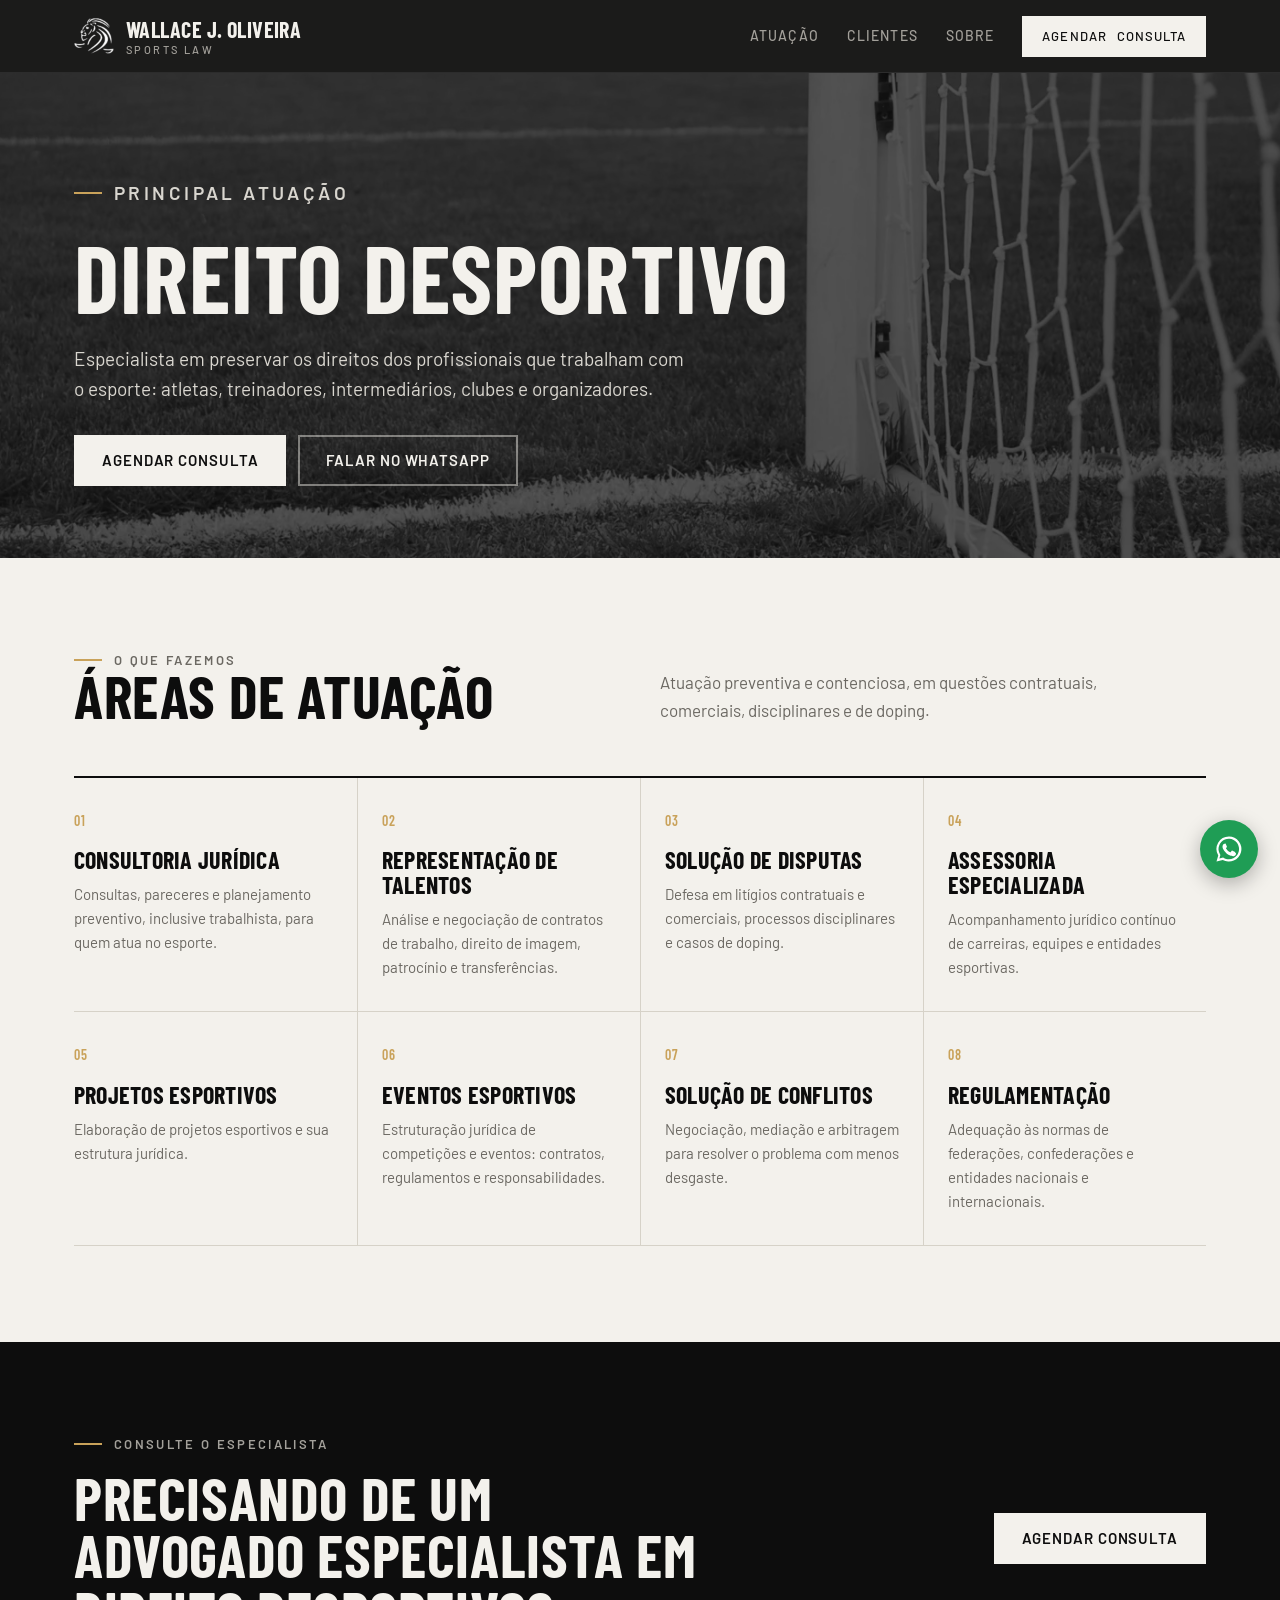
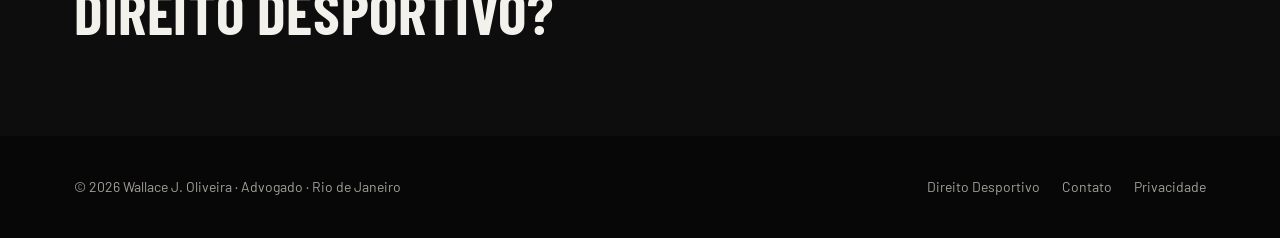
==== public/direito-desportivo/index.html @ f83a48ce "Configuração para deploy automático no Cloudflare a partir do GitHub Co-Authored-By: Claude Opus 5.5" ====
<!doctype html>
<html lang="pt-BR">
<head>
<meta charset="utf-8">
<meta name="viewport" content="width=device-width, initial-scale=1">
<title>Direito Desportivo | Wallace J. Oliveira, advogado</title>
<meta name="description" content="Consultoria, contratos, representação de atletas, disputas, doping e eventos esportivos. Fale com o advogado Wallace J. Oliveira.">
<link rel="canonical" href="https://wjoliveira.com.br/direito-desportivo/">
<meta property="og:title" content="Wallace J. Oliveira | Direito Desportivo">
<meta property="og:description" content="Advogado e consultor em Direito Desportivo para atletas, clubes e projetos esportivos.">
<meta property="og:image" content="https://wjoliveira.com.br/img/wallace.webp">
<meta property="og:type" content="website">
<link rel="icon" href="../favicon.png">
<link rel="apple-touch-icon" href="../apple-touch-icon.png">
<link rel="preconnect" href="https://fonts.googleapis.com">
<link rel="preconnect" href="https://fonts.gstatic.com" crossorigin>
<link href="https://fonts.googleapis.com/css2?family=Barlow+Condensed:wght@600;700&family=Barlow:wght@400;500;600&display=swap" rel="stylesheet">
<link rel="stylesheet" href="../style.css">
<header class="site-header">
  <div class="wrap">
    <a class="brand" href="../">
      <img src="../img/logo-branco.png" alt="" width="40" height="40">
      <div><strong>Wallace J. Oliveira</strong><span>Sports Law</span></div>
    </a>
    <nav class="nav" aria-label="Principal">
      <a href="../#atuacao">Atuação</a>
      <a href="../#clientes">Clientes</a>
      <a href="../#sobre">Sobre</a>
      <a class="btn btn-solid" href="../#agendar">Agendar<span class="hide-sm"> consulta</span></a>
    </nav>
  </div>
</header>
<main>
<section class="page-hero" style="padding:0">
  <div class="bg" style="background-image:url(../img/gol.webp)" aria-hidden="true"></div>
  <div class="wrap">
    <p class="eyebrow">Principal atuação</p>
    <h1>Direito Desportivo</h1>
    <p>Especialista em preservar os direitos dos profissionais que trabalham com o esporte: atletas, treinadores, intermediários, clubes e organizadores.</p>
    <div class="hero-ctas"><a class="btn btn-solid" href="../#agendar">Agendar consulta</a>
    <a class="btn btn-ghost" href="https://wa.me/5521988387088?text=Ol%C3%A1%2C%20preciso%20de%20um%20advogado%20de%20Direito%20Desportivo" target="_blank" rel="noopener">Falar no WhatsApp</a></div>
  </div>
</section>

<section>
  <div class="wrap">
    <div class="section-head">
      <div><p class="eyebrow">O que fazemos</p><h2>Áreas de atuação</h2></div>
      <p>Atuação preventiva e contenciosa, em questões contratuais, comerciais, disciplinares e de doping.</p>
    </div>
    <div class="services">
      <article class="service"><span class="num">01</span><h3>Consultoria jurídica</h3><p>Consultas, pareceres e planejamento preventivo, inclusive trabalhista, para quem atua no esporte.</p></article>
      <article class="service"><span class="num">02</span><h3>Representação de talentos</h3><p>Análise e negociação de contratos de trabalho, direito de imagem, patrocínio e transferências.</p></article>
      <article class="service"><span class="num">03</span><h3>Solução de disputas</h3><p>Defesa em litígios contratuais e comerciais, processos disciplinares e casos de doping.</p></article>
      <article class="service"><span class="num">04</span><h3>Assessoria especializada</h3><p>Acompanhamento jurídico contínuo de carreiras, equipes e entidades esportivas.</p></article>
      <article class="service"><span class="num">05</span><h3>Projetos esportivos</h3><p>Elaboração de projetos esportivos e sua estrutura jurídica.</p></article>
      <article class="service"><span class="num">06</span><h3>Eventos esportivos</h3><p>Estruturação jurídica de competições e eventos: contratos, regulamentos e responsabilidades.</p></article>
      <article class="service"><span class="num">07</span><h3>Solução de conflitos</h3><p>Negociação, mediação e arbitragem para resolver o problema com menos desgaste.</p></article>
      <article class="service"><span class="num">08</span><h3>Regulamentação</h3><p>Adequação às normas de federações, confederações e entidades nacionais e internacionais.</p></article>
    </div>
  </div>
</section>

<section class="dark">
  <div class="wrap" style="display:flex;flex-wrap:wrap;gap:28px;justify-content:space-between;align-items:center">
    <div style="max-width:640px">
      <p class="eyebrow">Consulte o especialista</p>
      <h2>Precisando de um advogado especialista em Direito Desportivo?</h2>
    </div>
    <div class="hero-ctas"><a class="btn btn-solid" href="../#agendar">Agendar consulta</a></div>
  </div>
</section>
</main>

<footer class="site-footer">
  <div class="wrap">
    <span>© <span data-year>2026</span> Wallace J. Oliveira · Advogado · Rio de Janeiro</span>
    <nav aria-label="Rodapé">
      <a href="../direito-desportivo/">Direito Desportivo</a>
      <a href="../#agendar">Contato</a>
      <a href="../privacidade/">Privacidade</a>
    </nav>
  </div>
</footer>

<a class="wa-float" href="https://wa.me/5521988387088" target="_blank" rel="noopener" aria-label="Falar no WhatsApp">
  <svg viewBox="0 0 24 24" fill="currentColor" aria-hidden="true"><path d="M12 2a10 10 0 0 0-8.6 15.1L2 22l5-1.3A10 10 0 1 0 12 2Zm0 18.2c-1.6 0-3.1-.4-4.4-1.2l-.3-.2-3 .8.8-2.9-.2-.3A8.2 8.2 0 1 1 12 20.2Zm4.5-6.1c-.2-.1-1.5-.7-1.7-.8-.2-.1-.4-.1-.6.1l-.8 1c-.1.2-.3.2-.5.1a6.7 6.7 0 0 1-3.3-2.9c-.3-.4.2-.4.7-1.3.1-.2 0-.3 0-.4l-.8-1.8c-.2-.5-.4-.4-.6-.4h-.5a1 1 0 0 0-.7.3 3 3 0 0 0-.9 2.2c0 1.3 1 2.6 1.1 2.8.1.2 1.9 2.9 4.6 4 1.7.7 2.4.8 3.2.7.5-.1 1.5-.6 1.7-1.2.2-.6.2-1.1.2-1.2-.1-.1-.3-.2-.5-.3Z"/></svg>
</a>
<nav class="mobile-bar" aria-label="Ações rápidas">
  <a href="../#agendar">Agendar</a>
  <a class="wa" href="https://wa.me/5521988387088" target="_blank" rel="noopener">WhatsApp</a>
</nav>

<script src="../main.js"></script>
</body>
</html>
---- public/style.css ----
:root{
  --ink:#0d0d0d;
  --ink-2:#1a1a1a;
  --paper:#f3f1ec;
  --paper-2:#e7e4dc;
  --muted:#6b6862;
  --muted-on-dark:#a3a09a;
  --line:#d6d2c8;
  --line-dark:#2c2c2c;
  --accent:#c9a25a;
  --wa:#1f9d55;
  --display:"Barlow Condensed","Arial Narrow",sans-serif;
  --body:"Barlow",system-ui,sans-serif;
  --wrap:1180px;
}
*{box-sizing:border-box}
html{scroll-behavior:smooth;-webkit-text-size-adjust:100%}
body{margin:0;background:var(--paper);color:var(--ink);font:400 17px/1.6 var(--body)}
img{max-width:100%;display:block}
a{color:inherit}
.wrap{max-width:var(--wrap);margin:0 auto;padding:0 24px}
@media (max-width:600px){.wrap{padding:0 16px}}

h1,h2,h3{font-family:var(--display);font-weight:700;text-transform:uppercase;letter-spacing:.01em;line-height:.95;margin:0}
h1{font-size:clamp(46px,7.4vw,96px)}
h2{font-size:clamp(36px,5vw,60px)}
h3{font-size:24px;line-height:1.05}
.eyebrow{font:600 13px/1 var(--body);letter-spacing:.18em;text-transform:uppercase;color:var(--muted);margin:0 0 18px;display:flex;align-items:center;gap:12px}
.eyebrow::before{content:"";width:28px;height:2px;background:var(--accent)}
.dark .eyebrow{color:var(--muted-on-dark)}

/* buttons */
.btn{display:inline-flex;align-items:center;justify-content:center;gap:10px;padding:16px 26px;font:600 15px/1 var(--body);letter-spacing:.06em;text-transform:uppercase;text-decoration:none;border:2px solid currentColor;cursor:pointer;transition:background .15s,color .15s,border-color .15s;background:none}
.btn-solid{background:var(--paper);color:var(--ink);border-color:var(--paper)}
.btn-solid:hover{background:var(--accent);border-color:var(--accent)}
.btn-dark{background:var(--ink);color:var(--paper);border-color:var(--ink)}
.btn-dark:hover{background:var(--accent);border-color:var(--accent);color:var(--ink)}
.btn-ghost{color:var(--paper);border-color:rgba(243,241,236,.45)}
.btn-ghost:hover{border-color:var(--paper)}
.btn-wa{background:var(--wa);border-color:var(--wa);color:#fff}
.btn-wa:hover{background:#178246;border-color:#178246}
.btn svg{width:18px;height:18px;flex:none}

/* header */
.site-header{position:sticky;top:0;z-index:50;background:rgba(13,13,13,.94);backdrop-filter:blur(8px);color:var(--paper);border-bottom:1px solid var(--line-dark)}
.site-header .wrap{display:flex;align-items:center;justify-content:space-between;height:72px;gap:20px}
.brand{display:flex;align-items:center;gap:12px;text-decoration:none}
.brand img{width:40px;height:auto}
.brand strong{display:block;font:700 22px/1 var(--display);text-transform:uppercase;letter-spacing:.02em}
.brand span{display:block;font:500 11px/1 var(--body);letter-spacing:.22em;text-transform:uppercase;color:var(--muted-on-dark);margin-top:4px}
.nav{display:flex;align-items:center;gap:28px}
.nav a{font:500 14px/1 var(--body);letter-spacing:.08em;text-transform:uppercase;text-decoration:none;color:var(--muted-on-dark)}
.nav a:hover{color:var(--paper)}
.nav .btn{padding:12px 18px;font-size:13px;color:var(--ink)}
@media (max-width:900px){.nav a:not(.btn){display:none}}
@media (max-width:420px){.brand span{display:none}.nav .btn{padding:11px 14px;font-size:12px}}

/* hero */
.hero{position:relative;background:var(--ink);color:var(--paper);overflow:hidden}
.hero-bg{position:absolute;inset:0;background:url(img/hero-campo.webp) center/cover no-repeat;opacity:.32;filter:grayscale(1)}
.hero::after{content:"";position:absolute;inset:0;background:linear-gradient(90deg,rgba(13,13,13,.95) 30%,rgba(13,13,13,.4))}
.hero .wrap{position:relative;z-index:1;padding-top:96px;padding-bottom:88px;display:grid;grid-template-columns:1.25fr .75fr;gap:56px;align-items:end}
.hero h1 em{font-style:normal;color:var(--accent)}
.hero-lead{font-size:19px;max-width:560px;color:#d9d6cf;margin:26px 0 34px}
.hero-ctas{display:flex;flex-wrap:wrap;gap:12px}
.hero-card{border-left:2px solid var(--accent);padding:4px 0 4px 22px;font-size:15px;color:#cfcbc3}
.hero-card dl{margin:0;display:grid;gap:16px}
.hero-card dt{font:700 30px/1 var(--display);color:var(--paper);text-transform:uppercase}
.hero-card dd{margin:4px 0 0}
@media (max-width:900px){.hero .wrap{grid-template-columns:1fr;padding-top:64px;padding-bottom:56px;gap:40px}}
@media (max-width:600px){.hero-ctas .btn{flex:1 1 100%}}

/* client strip */
.strip{background:var(--ink-2);color:var(--muted-on-dark);border-top:1px solid var(--line-dark)}
.strip .wrap{display:flex;gap:14px 34px;flex-wrap:wrap;align-items:center;padding-top:22px;padding-bottom:22px;font:600 15px/1.2 var(--display);letter-spacing:.1em;text-transform:uppercase}
.strip b{color:var(--paper);font-weight:600}

section{padding:96px 0}
@media (max-width:600px){section{padding:64px 0}}
.section-head{display:grid;grid-template-columns:1fr 1fr;gap:40px;align-items:end;margin-bottom:52px}
.section-head p{margin:0;color:var(--muted);max-width:480px}
@media (max-width:800px){.section-head{grid-template-columns:1fr;gap:18px}}

/* services */
.services{display:grid;grid-template-columns:repeat(4,1fr);border-top:2px solid var(--ink)}
.service{padding:28px 24px 32px 0;border-bottom:1px solid var(--line)}
.service + .service{padding-left:24px;border-left:1px solid var(--line)}
.service:nth-child(4n+1){padding-left:0;border-left:0}
.service .num{font:600 14px/1 var(--display);color:var(--accent);letter-spacing:.1em}
.service h3{margin:14px 0 10px}
.service p{margin:0;font-size:15px;color:var(--muted)}
@media (max-width:1000px){.services{grid-template-columns:repeat(2,1fr)}.service:nth-child(4n+1){padding-left:24px;border-left:1px solid var(--line)}.service:nth-child(2n+1){padding-left:0;border-left:0}}
@media (max-width:560px){.services{grid-template-columns:1fr}.service,.service + .service{padding-left:0;border-left:0}}

/* steps */
.dark{background:var(--ink);color:var(--paper)}
.dark .section-head p{color:var(--muted-on-dark)}
.steps{display:grid;grid-template-columns:repeat(3,1fr);gap:0;counter-reset:s}
.step{padding:0 32px 0 0;border-top:1px solid var(--line-dark);padding-top:26px}
.step + .step{padding-left:32px;border-left:1px solid var(--line-dark)}
.step b{display:block;font:700 64px/1 var(--display);color:var(--accent);margin-bottom:14px}
.step p{color:var(--muted-on-dark);margin:10px 0 0;font-size:16px}
@media (max-width:800px){.steps{grid-template-columns:1fr;gap:30px}.step + .step{padding-left:0;border-left:0}}

/* clients */
.clients{display:grid;grid-template-columns:repeat(5,1fr);gap:18px}
.client figure{margin:0}
.client img{aspect-ratio:1;object-fit:cover;width:100%;filter:grayscale(1) contrast(1.05);transition:filter .3s}
.client:hover img{filter:none}
.client figcaption{padding-top:12px}
.client strong{display:block;font:700 20px/1.05 var(--display);text-transform:uppercase}
.client span{font-size:13px;letter-spacing:.08em;text-transform:uppercase;color:var(--muted)}
@media (max-width:1000px){.clients{grid-template-columns:repeat(3,1fr)}}
@media (max-width:560px){.clients{grid-template-columns:repeat(2,1fr);gap:14px}}

/* about */
.about{background:var(--paper-2)}
.about .wrap{display:grid;grid-template-columns:.85fr 1.15fr;gap:64px;align-items:start}
.about-photo{position:relative}
.about-photo img{width:100%;aspect-ratio:4/5;object-fit:cover;object-position:center 30%}
.about-photo figcaption{font-size:13px;color:var(--muted);margin-top:10px}
.about h2{margin-bottom:6px}
.about .role{font:600 14px/1 var(--body);letter-spacing:.16em;text-transform:uppercase;color:var(--muted);margin:0 0 28px}
.about p{margin:0 0 16px}
.timeline{list-style:none;margin:32px 0 0;padding:0;border-top:2px solid var(--ink)}
.timeline li{display:grid;grid-template-columns:90px 1fr;gap:16px;padding:14px 0;border-bottom:1px solid var(--line);font-size:15px}
.timeline b{font:700 20px/1.2 var(--display)}
@media (max-width:900px){.about .wrap{grid-template-columns:1fr;gap:40px}.about-photo{max-width:420px}}

/* other areas */
.areas{display:grid;grid-template-columns:repeat(4,1fr);gap:0;border-top:1px solid var(--line)}
.area{display:flex;justify-content:space-between;align-items:center;gap:12px;padding:26px 20px 26px 0;border-bottom:1px solid var(--line);text-decoration:none;font:700 26px/1 var(--display);text-transform:uppercase}
.area + .area{padding-left:20px;border-left:1px solid var(--line)}
.area span{font:500 13px/1 var(--body);letter-spacing:.08em;color:var(--muted)}
.area:hover{color:var(--accent)}
@media (max-width:900px){.areas{grid-template-columns:1fr 1fr}.area:nth-child(3){padding-left:0;border-left:0}}
@media (max-width:520px){.areas{grid-template-columns:1fr}.area + .area{padding-left:0;border-left:0}}

/* booking */
.booking .wrap{display:grid;grid-template-columns:.9fr 1.1fr;gap:64px}
.booking-side p{color:var(--muted-on-dark)}
.contact-list{list-style:none;padding:0;margin:32px 0 0;display:grid;gap:18px}
.contact-list a{text-decoration:none;display:flex;gap:14px;align-items:center;font-size:17px}
.contact-list a:hover{color:var(--accent)}
.contact-list small{display:block;font-size:12px;letter-spacing:.14em;text-transform:uppercase;color:var(--muted-on-dark)}
.contact-list svg{width:22px;height:22px;flex:none;color:var(--accent)}
form.book{background:var(--paper);color:var(--ink);padding:36px;display:grid;grid-template-columns:1fr 1fr;gap:18px}
form.book .full{grid-column:1/-1}
form.book label{display:block;font:600 13px/1 var(--body);letter-spacing:.08em;text-transform:uppercase;margin-bottom:8px}
form.book input,form.book select,form.book textarea{width:100%;font:400 16px/1.4 var(--body);padding:13px 14px;border:1px solid #bdb8ad;background:#fff;color:var(--ink);border-radius:0}
form.book input:focus,form.book select:focus,form.book textarea:focus{outline:2px solid var(--accent);outline-offset:0;border-color:var(--ink)}
form.book textarea{min-height:110px;resize:vertical}
form.book .btn{width:100%}
.consent{font-size:13px;color:var(--muted);margin:0}
.form-status{font-size:15px;margin:0}
.form-status.ok{color:#17663a;font-weight:600}
.form-status.err{color:#a3281f}
.hp{position:absolute;left:-9999px}
@media (max-width:900px){.booking .wrap{grid-template-columns:1fr;gap:40px}}
@media (max-width:560px){form.book{grid-template-columns:1fr;padding:24px 18px}}

/* footer */
.site-footer{background:#070707;color:var(--muted-on-dark);font-size:14px;padding:40px 0 100px}
.site-footer .wrap{display:flex;flex-wrap:wrap;gap:18px 40px;justify-content:space-between;align-items:center}
.site-footer a{text-decoration:none}
.site-footer a:hover{color:var(--paper)}
.site-footer nav{display:flex;gap:22px;flex-wrap:wrap}

/* floating whatsapp / mobile bar */
.wa-float{position:fixed;right:22px;bottom:22px;z-index:60;width:58px;height:58px;border-radius:50%;background:var(--wa);color:#fff;display:grid;place-items:center;box-shadow:0 6px 20px rgba(0,0,0,.28)}
.wa-float svg{width:30px;height:30px}
.mobile-bar{display:none}
@media (max-width:700px){
  .wa-float{display:none}
  .mobile-bar{display:grid;grid-template-columns:1fr 1fr;position:fixed;left:0;right:0;bottom:0;z-index:60;background:var(--ink);border-top:1px solid var(--line-dark)}
  .mobile-bar a{display:flex;align-items:center;justify-content:center;gap:8px;padding:16px 8px;font:600 14px/1 var(--body);letter-spacing:.06em;text-transform:uppercase;text-decoration:none;color:var(--paper)}
  .mobile-bar a.wa{background:var(--wa)}
  .mobile-bar svg{width:18px;height:18px}
}

/* inner pages */
.page-hero{background:var(--ink);color:var(--paper);position:relative;overflow:hidden}
.page-hero .bg{position:absolute;inset:0;background-size:cover;background-position:center;opacity:.3;filter:grayscale(1)}
.page-hero .wrap{position:relative;padding-top:88px;padding-bottom:72px}
.page-hero p{max-width:620px;color:#d9d6cf;font-size:19px;margin:22px 0 30px}
.prose{max-width:720px}
.prose h2{font-size:32px;margin:40px 0 12px}
.prose p,.prose li{color:#333}
:focus-visible{outline:2px solid var(--accent);outline-offset:3px}
img{height:auto}
.site-footer{padding-bottom:40px}
@media (max-width:700px){.site-footer{padding-bottom:90px}}
.brand strong{white-space:nowrap}
@media (max-width:420px){.brand strong{font-size:18px}.brand img{width:34px}}
@media (max-width:420px){.hide-sm{display:none}}
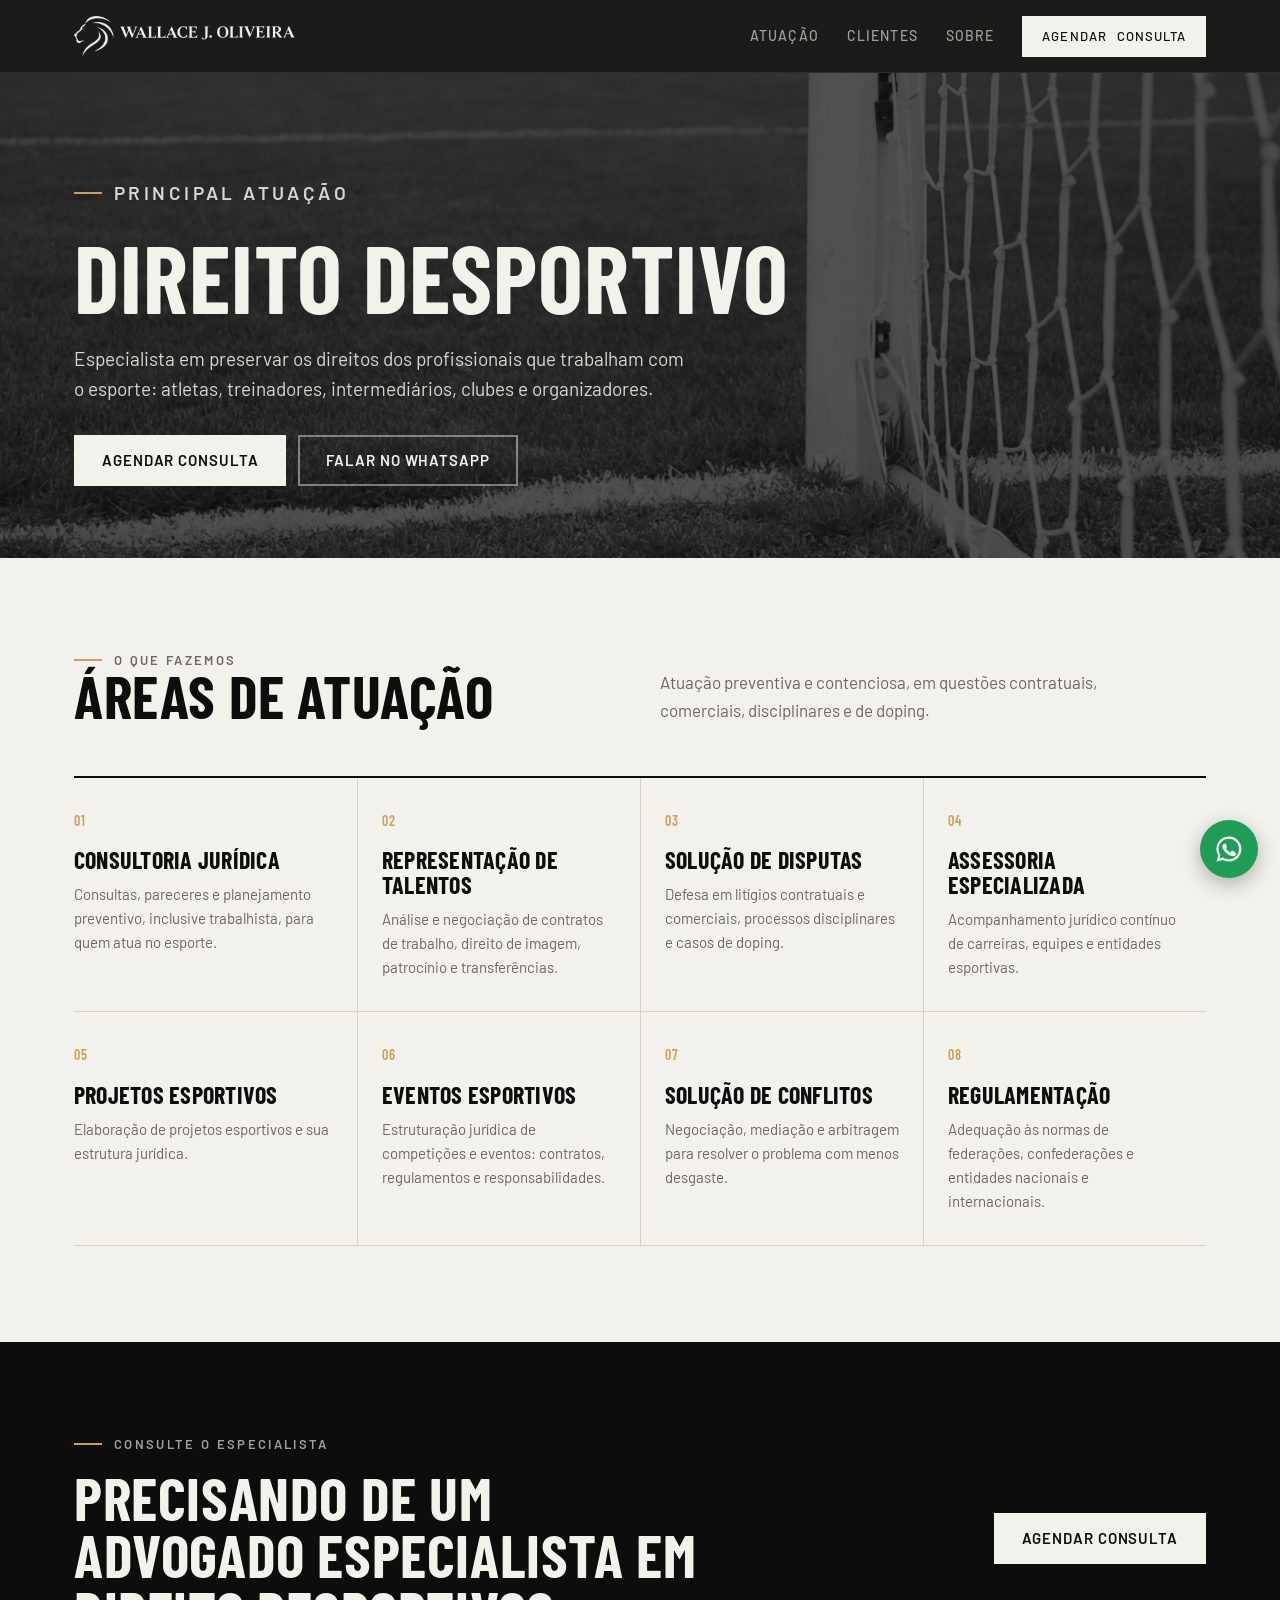
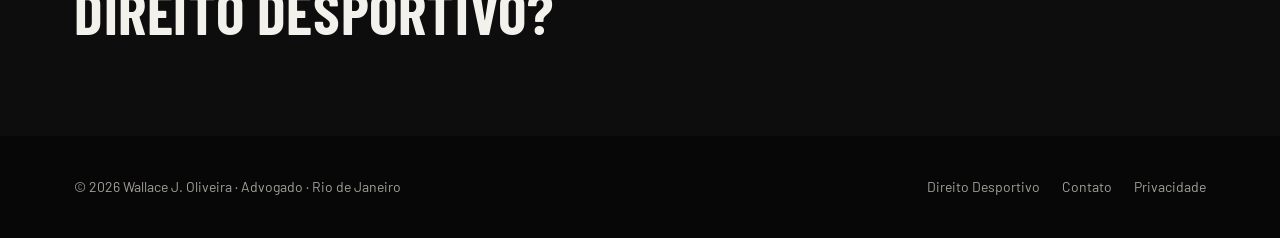
==== commit 962281a5: "Novo logotipo (leão + nome) no topo e no ícone do site Co-Authored-By: Claude Opus 5.5 <noreply@anth" ====
--- a/public/direito-desportivo/index.html
+++ b/public/direito-desportivo/index.html
@@ -19,8 +19,7 @@
 <header class="site-header">
   <div class="wrap">
     <a class="brand" href="../">
-      <img src="../img/logo-branco.png" alt="" width="40" height="40">
-      <div><strong>Wallace J. Oliveira</strong><span>Sports Law</span></div>
+      <img class="logo" src="../img/logo.png" alt="Wallace J. Oliveira" width="221" height="40">
     </a>
     <nav class="nav" aria-label="Principal">
       <a href="../#atuacao">Atuação</a>
--- a/public/style.css
+++ b/public/style.css
@@ -193,3 +193,5 @@
 .brand strong{white-space:nowrap}
 @media (max-width:420px){.brand strong{font-size:18px}.brand img{width:34px}}
 @media (max-width:420px){.hide-sm{display:none}}
+.brand img.logo{width:auto;height:40px;max-width:58vw}
+@media (max-width:420px){.brand img.logo{height:30px}}
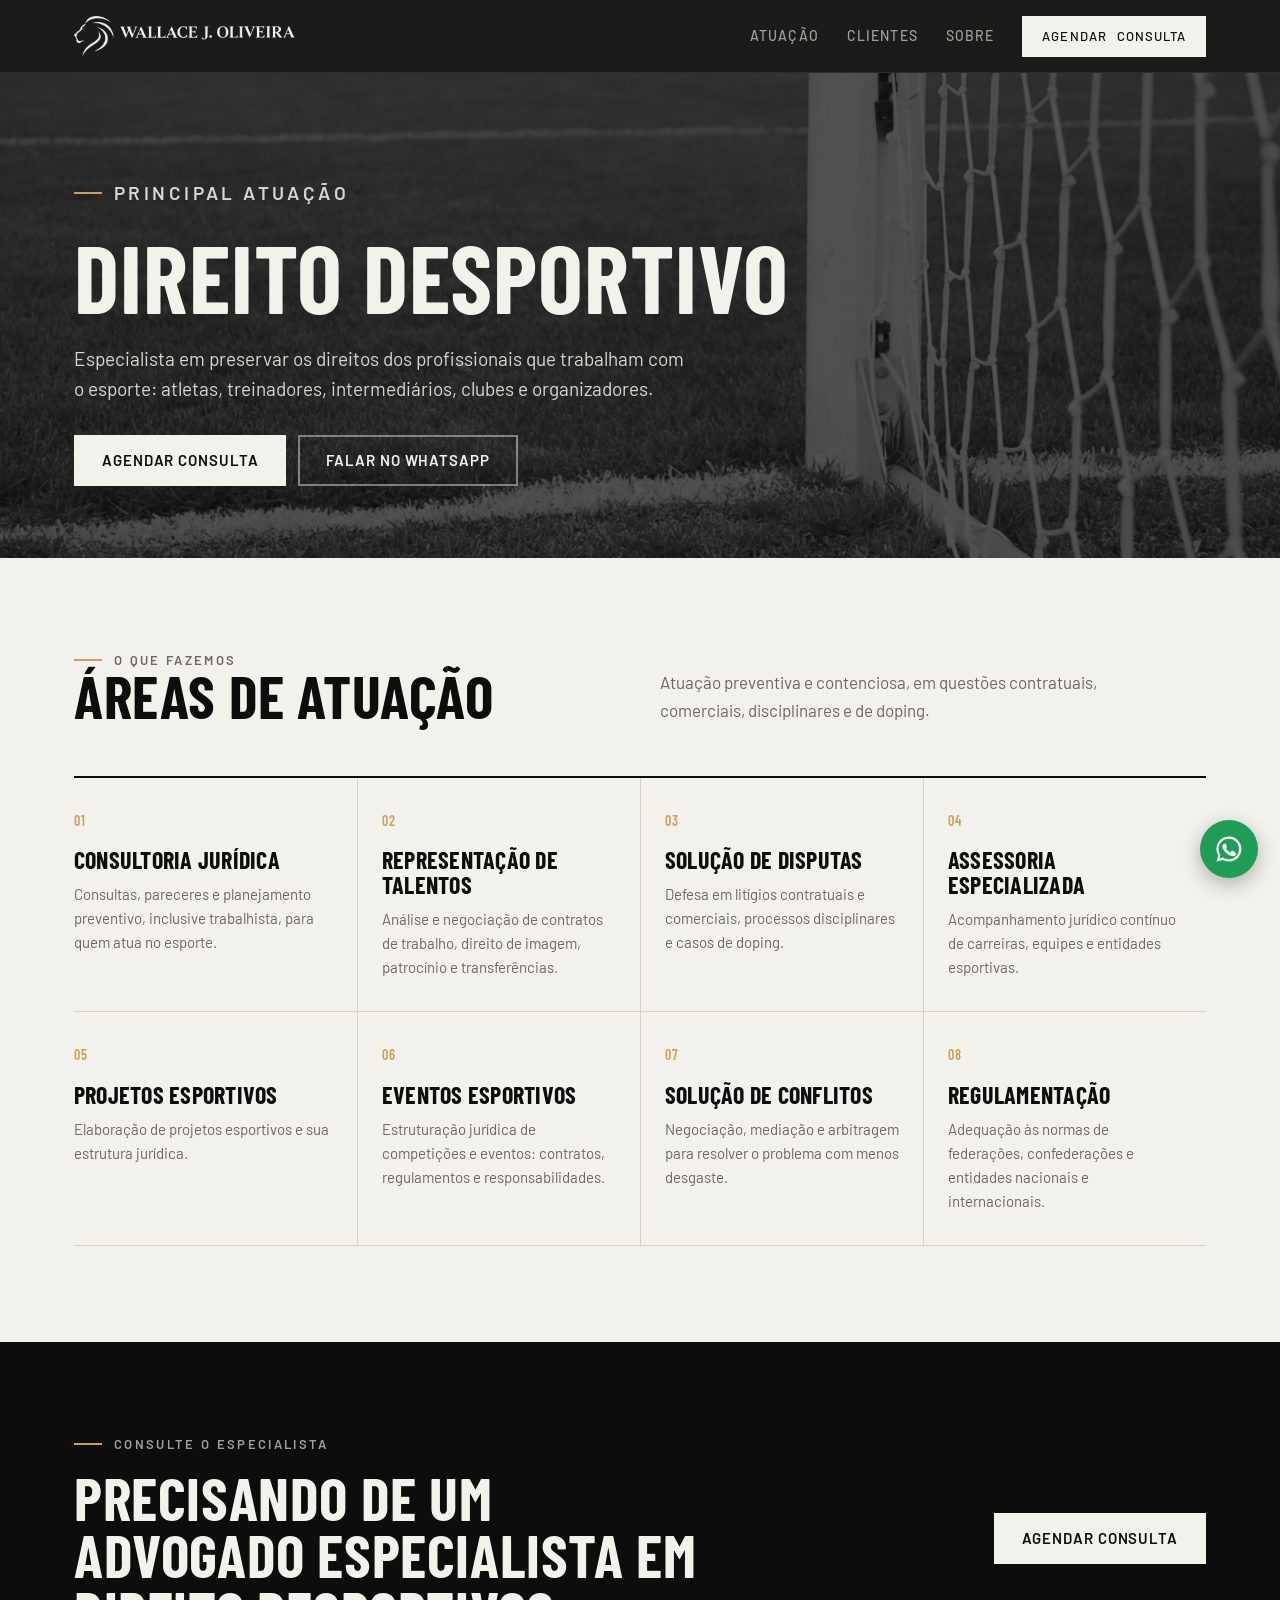
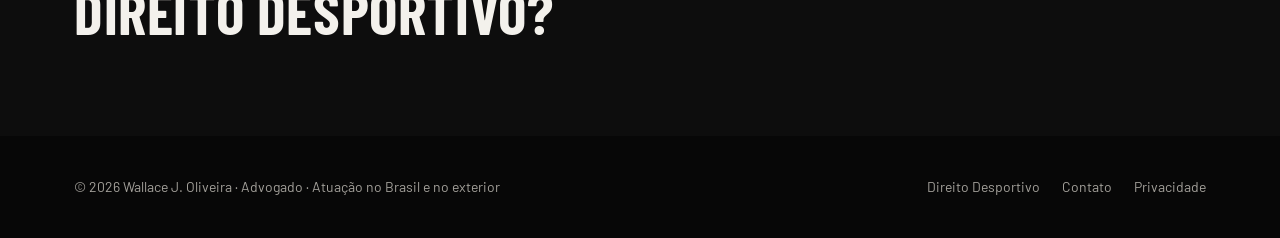
==== commit 3d3984d3: "Remove menções ao Rio de Janeiro: atuação no Brasil e no exterior Co-Authored-By: Claude Opus 5.5 <n" ====
--- a/public/direito-desportivo/index.html
+++ b/public/direito-desportivo/index.html
@@ -16,6 +16,16 @@
 <link rel="preconnect" href="https://fonts.gstatic.com" crossorigin>
 <link href="https://fonts.googleapis.com/css2?family=Barlow+Condensed:wght@600;700&family=Barlow:wght@400;500;600&display=swap" rel="stylesheet">
 <link rel="stylesheet" href="../style.css">
+<script type="text/javascript">
+    (function(c,l,a,r,i,t,y){
+        c[a]=c[a]||function(){(c[a].q=c[a].q||[]).push(arguments)};
+        t=l.createElement(r);t.async=1;t.src="https://www.clarity.ms/tag/"+i;
+        y=l.getElementsByTagName(r)[0];y.parentNode.insertBefore(t,y);
+    })(window, document, "clarity", "script", "zebz0zrrli");
+</script>
+</head>
+<body>
+
 <header class="site-header">
   <div class="wrap">
     <a class="brand" href="../">
@@ -73,7 +83,7 @@
 
 <footer class="site-footer">
   <div class="wrap">
-    <span>© <span data-year>2026</span> Wallace J. Oliveira · Advogado · Rio de Janeiro</span>
+    <span>© <span data-year>2026</span> Wallace J. Oliveira · Advogado · Atuação no Brasil e no exterior</span>
     <nav aria-label="Rodapé">
       <a href="../direito-desportivo/">Direito Desportivo</a>
       <a href="../#agendar">Contato</a>
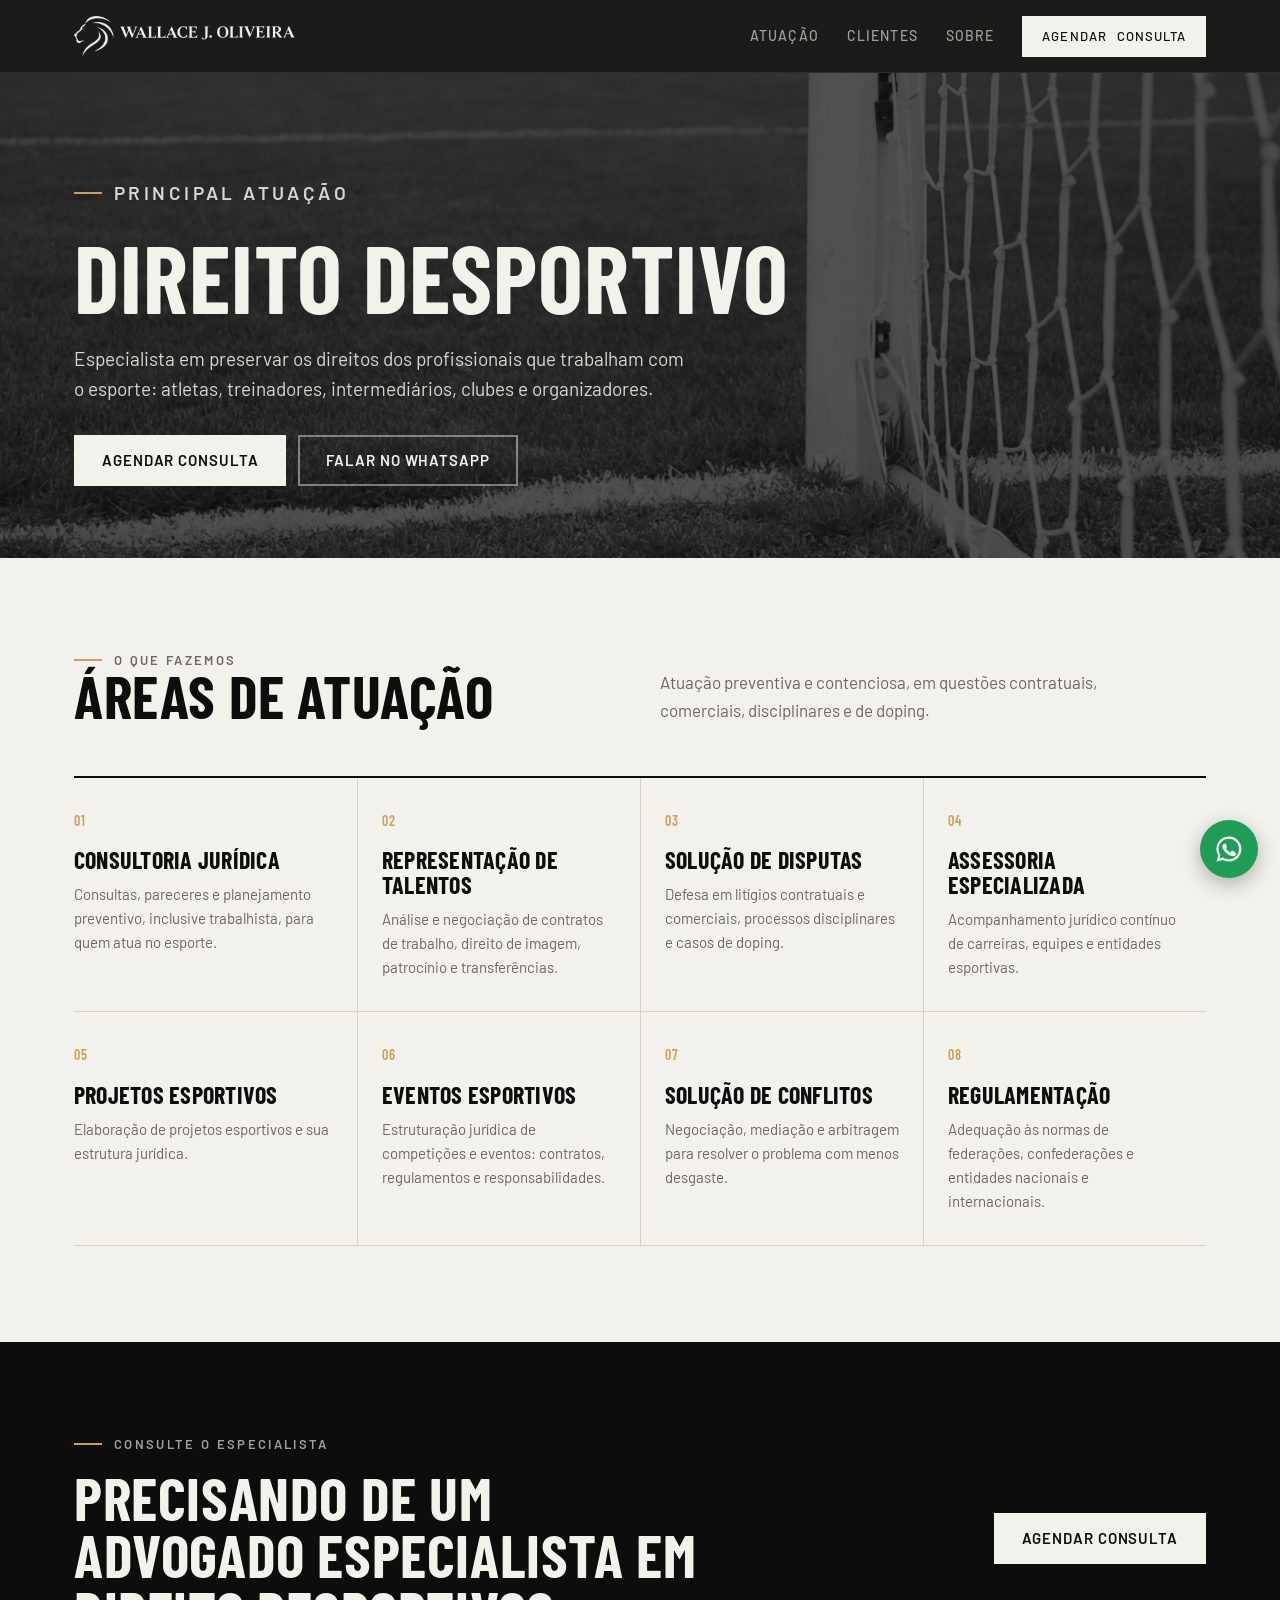
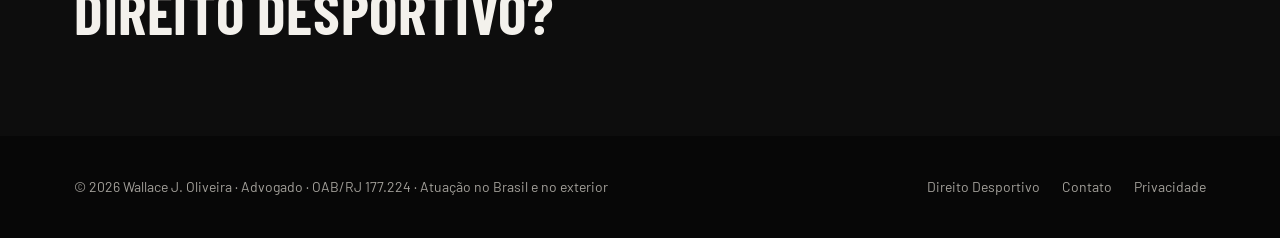
==== commit 4bc95281: "Adiciona inscrição OAB/RJ 177.224 no rodapé Co-Authored-By: Claude Opus 5.5 <noreply@anthropic.com> " ====
--- a/public/direito-desportivo/index.html
+++ b/public/direito-desportivo/index.html
@@ -83,7 +83,7 @@
 
 <footer class="site-footer">
   <div class="wrap">
-    <span>© <span data-year>2026</span> Wallace J. Oliveira · Advogado · Atuação no Brasil e no exterior</span>
+    <span>© <span data-year>2026</span> Wallace J. Oliveira · Advogado · OAB/RJ 177.224 · Atuação no Brasil e no exterior</span>
     <nav aria-label="Rodapé">
       <a href="../direito-desportivo/">Direito Desportivo</a>
       <a href="../#agendar">Contato</a>
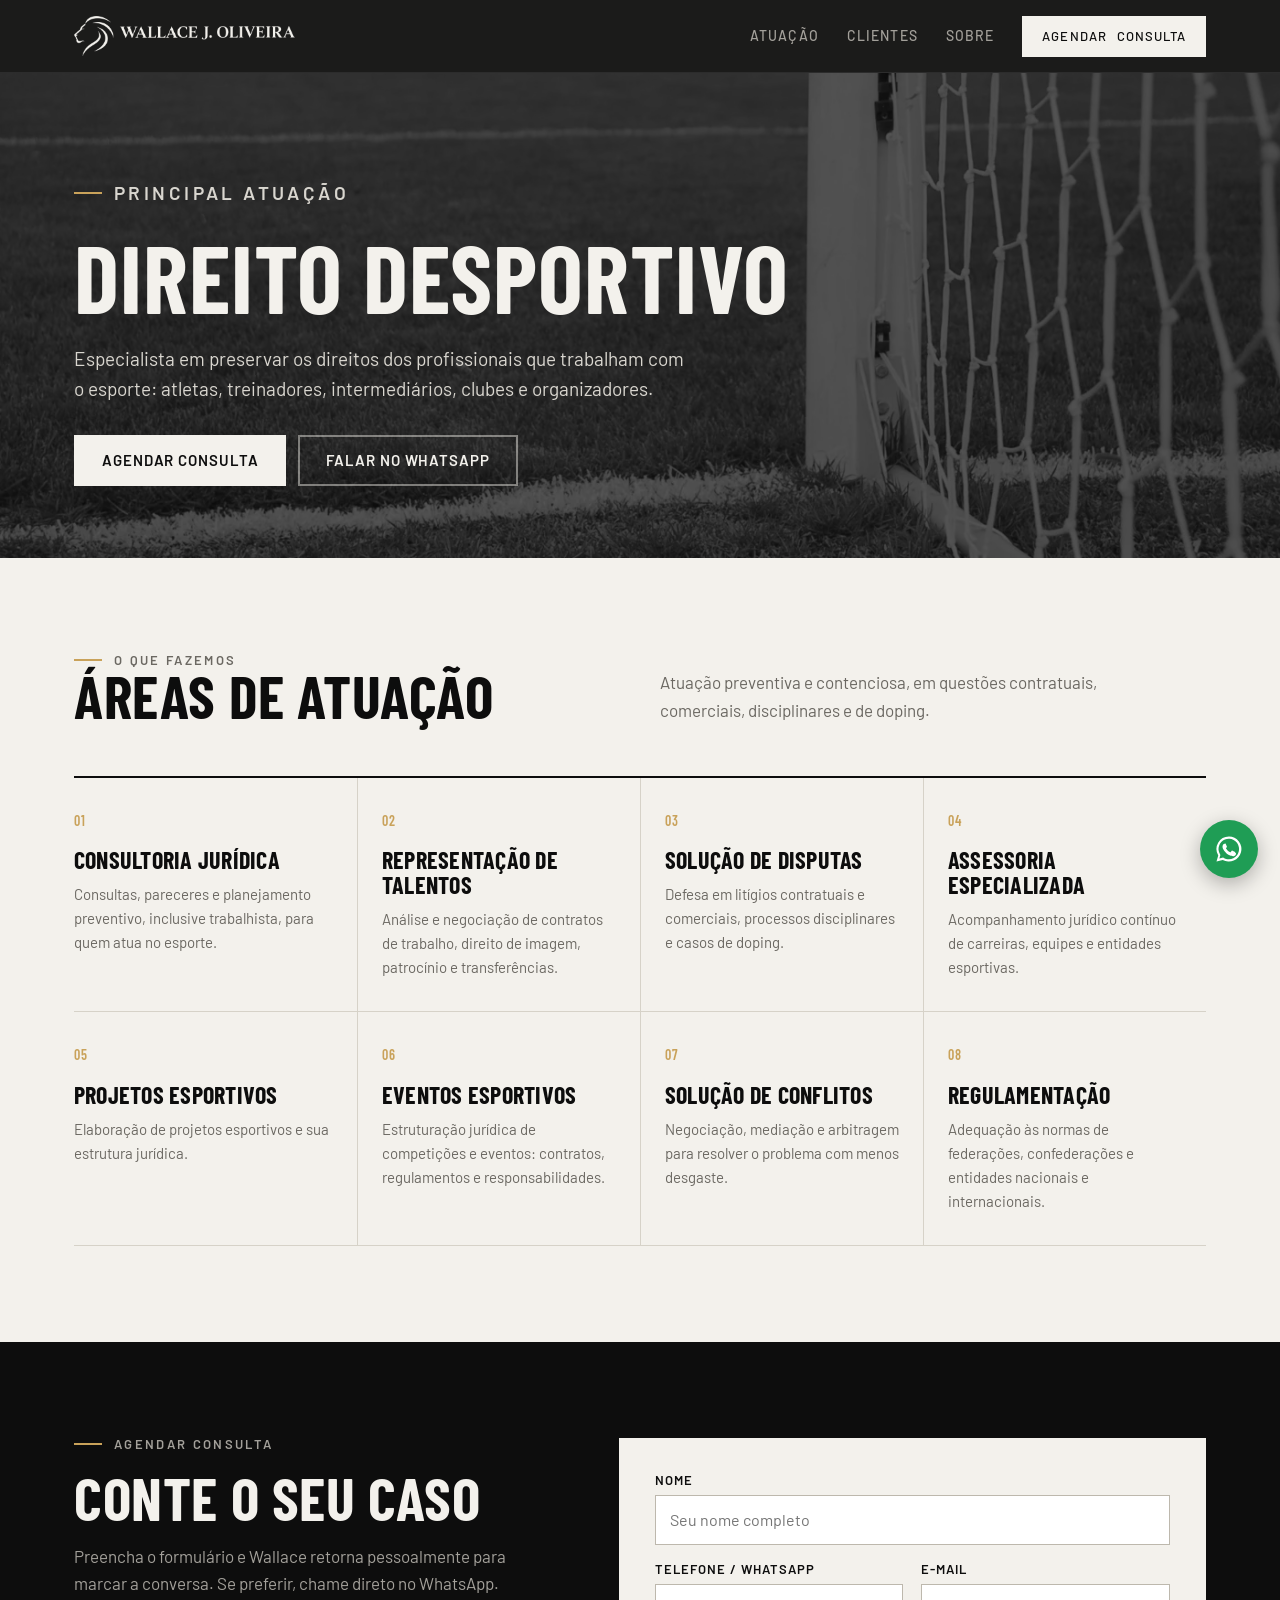
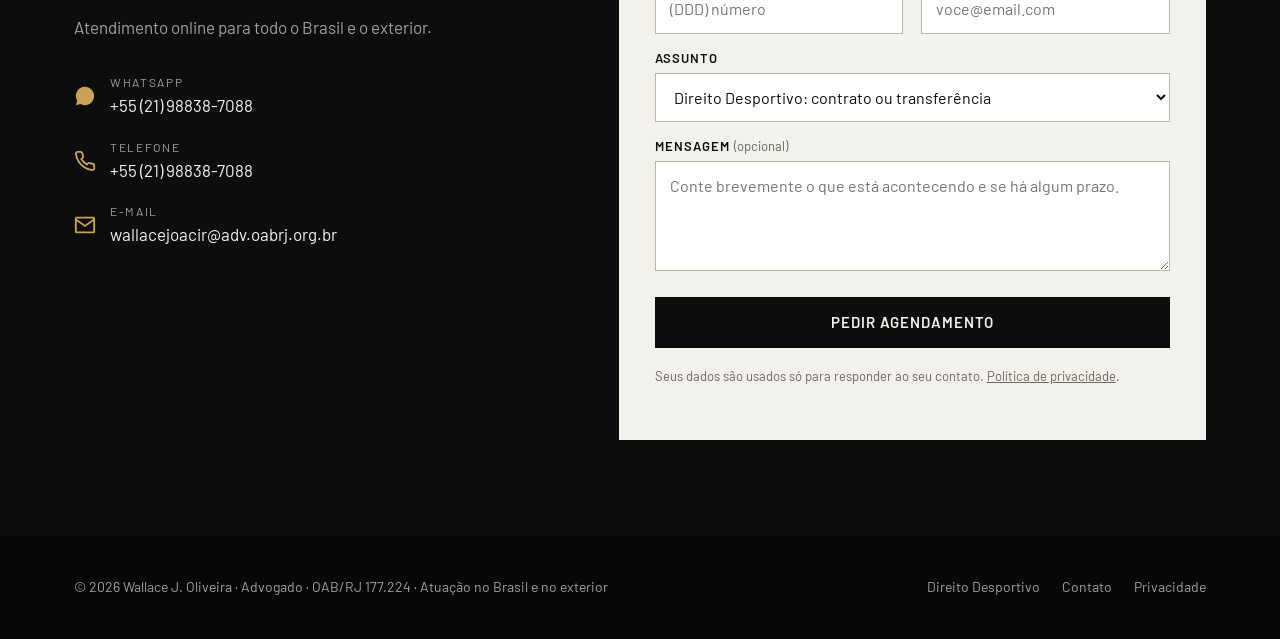
==== commit 5de64d1b: "Formulário de agendamento na página de Direito Desportivo e política de privacidade com Google Ads -" ====
--- a/public/direito-desportivo/index.html
+++ b/public/direito-desportivo/index.html
@@ -35,7 +35,7 @@
       <a href="../#atuacao">Atuação</a>
       <a href="../#clientes">Clientes</a>
       <a href="../#sobre">Sobre</a>
-      <a class="btn btn-solid" href="../#agendar">Agendar<span class="hide-sm"> consulta</span></a>
+      <a class="btn btn-solid" href="#agendar">Agendar<span class="hide-sm"> consulta</span></a>
     </nav>
   </div>
 </header>
@@ -46,8 +46,8 @@
     <p class="eyebrow">Principal atuação</p>
     <h1>Direito Desportivo</h1>
     <p>Especialista em preservar os direitos dos profissionais que trabalham com o esporte: atletas, treinadores, intermediários, clubes e organizadores.</p>
-    <div class="hero-ctas"><a class="btn btn-solid" href="../#agendar">Agendar consulta</a>
-    <a class="btn btn-ghost" href="https://wa.me/5521988387088?text=Ol%C3%A1%2C%20preciso%20de%20um%20advogado%20de%20Direito%20Desportivo" target="_blank" rel="noopener">Falar no WhatsApp</a></div>
+    <div class="hero-ctas"><a class="btn btn-solid" href="#agendar">Agendar consulta</a>
+    <a class="btn btn-ghost" href="https://wa.me/5521988387088?text=Ol%C3%A1%2C%20vim%20pelo%20site%20e%20preciso%20de%20um%20advogado%20de%20Direito%20Desportivo" target="_blank" rel="noopener">Falar no WhatsApp</a></div>
   </div>
 </section>
 
@@ -58,25 +58,54 @@
       <p>Atuação preventiva e contenciosa, em questões contratuais, comerciais, disciplinares e de doping.</p>
     </div>
     <div class="services">
-      <article class="service"><span class="num">01</span><h3>Consultoria jurídica</h3><p>Consultas, pareceres e planejamento preventivo, inclusive trabalhista, para quem atua no esporte.</p></article>
-      <article class="service"><span class="num">02</span><h3>Representação de talentos</h3><p>Análise e negociação de contratos de trabalho, direito de imagem, patrocínio e transferências.</p></article>
-      <article class="service"><span class="num">03</span><h3>Solução de disputas</h3><p>Defesa em litígios contratuais e comerciais, processos disciplinares e casos de doping.</p></article>
-      <article class="service"><span class="num">04</span><h3>Assessoria especializada</h3><p>Acompanhamento jurídico contínuo de carreiras, equipes e entidades esportivas.</p></article>
-      <article class="service"><span class="num">05</span><h3>Projetos esportivos</h3><p>Elaboração de projetos esportivos e sua estrutura jurídica.</p></article>
-      <article class="service"><span class="num">06</span><h3>Eventos esportivos</h3><p>Estruturação jurídica de competições e eventos: contratos, regulamentos e responsabilidades.</p></article>
-      <article class="service"><span class="num">07</span><h3>Solução de conflitos</h3><p>Negociação, mediação e arbitragem para resolver o problema com menos desgaste.</p></article>
-      <article class="service"><span class="num">08</span><h3>Regulamentação</h3><p>Adequação às normas de federações, confederações e entidades nacionais e internacionais.</p></article>
+      <article class="service" id="consultoria"><span class="num">01</span><h3>Consultoria jurídica</h3><p>Consultas, pareceres e planejamento preventivo, inclusive trabalhista, para quem atua no esporte.</p></article>
+      <article class="service" id="contratos"><span class="num">02</span><h3>Representação de talentos</h3><p>Análise e negociação de contratos de trabalho, direito de imagem, patrocínio e transferências.</p></article>
+      <article class="service" id="disputas"><span class="num">03</span><h3>Solução de disputas</h3><p>Defesa em litígios contratuais e comerciais, processos disciplinares e casos de doping.</p></article>
+      <article class="service" id="assessoria"><span class="num">04</span><h3>Assessoria especializada</h3><p>Acompanhamento jurídico contínuo de carreiras, equipes e entidades esportivas.</p></article>
+      <article class="service" id="projetos"><span class="num">05</span><h3>Projetos esportivos</h3><p>Elaboração de projetos esportivos e sua estrutura jurídica.</p></article>
+      <article class="service" id="eventos"><span class="num">06</span><h3>Eventos esportivos</h3><p>Estruturação jurídica de competições e eventos: contratos, regulamentos e responsabilidades.</p></article>
+      <article class="service" id="conflitos"><span class="num">07</span><h3>Solução de conflitos</h3><p>Negociação, mediação e arbitragem para resolver o problema com menos desgaste.</p></article>
+      <article class="service" id="regulamentacao"><span class="num">08</span><h3>Regulamentação</h3><p>Adequação às normas de federações, confederações e entidades nacionais e internacionais.</p></article>
     </div>
   </div>
 </section>
 
-<section class="dark">
-  <div class="wrap" style="display:flex;flex-wrap:wrap;gap:28px;justify-content:space-between;align-items:center">
-    <div style="max-width:640px">
-      <p class="eyebrow">Consulte o especialista</p>
-      <h2>Precisando de um advogado especialista em Direito Desportivo?</h2>
+<section class="dark booking" id="agendar">
+  <div class="wrap">
+    <div class="booking-side">
+      <p class="eyebrow">Agendar consulta</p>
+      <h2>Conte o seu caso</h2>
+      <p>Preencha o formulário e Wallace retorna pessoalmente para marcar a conversa. Se preferir, chame direto no WhatsApp.</p>
+      <p>Atendimento online para todo o Brasil e o exterior.</p>
+      <ul class="contact-list">
+        <li><a href="https://wa.me/5521988387088?text=Ol%C3%A1%2C%20vim%20pelo%20site%20e%20preciso%20de%20ajuda%20com%20Direito%20Desportivo" target="_blank" rel="noopener"><svg viewBox="0 0 24 24" fill="currentColor" aria-hidden="true"><path d="M12 2a10 10 0 0 0-8.6 15.1L2 22l5-1.3A10 10 0 1 0 12 2Zm4.5 12.1c-.2-.1-1.5-.7-1.7-.8-.2-.1-.4-.1-.6.1l-.8 1c-.1.2-.3.2-.5.1a6.7 6.7 0 0 1-3.3-2.9c-.3-.4.2-.4.7-1.3.1-.2 0-.3 0-.4l-.8-1.8c-.2-.5-.4-.4-.6-.4h-.5a1 1 0 0 0-.7.3 3 3 0 0 0-.9 2.2c0 1.3 1 2.6 1.1 2.8.1.2 1.9 2.9 4.6 4 1.7.7 2.4.8 3.2.7.5-.1 1.5-.6 1.7-1.2.2-.6.2-1.1.2-1.2-.1-.1-.3-.2-.5-.3Z"/></svg><span><small>WhatsApp</small>+55 (21) 98838-7088</span></a></li>
+        <li><a href="tel:+5521988387088"><svg viewBox="0 0 24 24" fill="none" stroke="currentColor" stroke-width="2" aria-hidden="true"><path d="M22 16.9v3a2 2 0 0 1-2.2 2 19.8 19.8 0 0 1-8.6-3.1 19.5 19.5 0 0 1-6-6A19.8 19.8 0 0 1 2.1 4.2 2 2 0 0 1 4.1 2h3a2 2 0 0 1 2 1.7c.1 1 .4 1.9.7 2.8a2 2 0 0 1-.5 2.1L8 9.9a16 16 0 0 0 6 6l1.3-1.3a2 2 0 0 1 2.1-.4c.9.3 1.8.6 2.8.7a2 2 0 0 1 1.7 2Z"/></svg><span><small>Telefone</small>+55 (21) 98838-7088</span></a></li>
+        <li><a href="mailto:wallacejoacir@adv.oabrj.org.br"><svg viewBox="0 0 24 24" fill="none" stroke="currentColor" stroke-width="2" aria-hidden="true"><rect x="2" y="4" width="20" height="16" rx="1"/><path d="m22 6-10 7L2 6"/></svg><span><small>E-mail</small>wallacejoacir@adv.oabrj.org.br</span></a></li>
+      </ul>
     </div>
-    <div class="hero-ctas"><a class="btn btn-solid" href="../#agendar">Agendar consulta</a></div>
+
+    <form class="book" novalidate>
+      <div class="full"><label for="nome">Nome</label><input id="nome" name="nome" autocomplete="name" required placeholder="Seu nome completo"></div>
+      <div><label for="telefone">Telefone / WhatsApp</label><input id="telefone" name="telefone" type="tel" autocomplete="tel" required placeholder="(DDD) número"></div>
+      <div><label for="email">E-mail</label><input id="email" name="email" type="email" autocomplete="email" required placeholder="voce@email.com"></div>
+      <div class="full"><label for="assunto">Assunto</label>
+        <select id="assunto" name="assunto" required>
+          <option>Direito Desportivo: contrato ou transferência</option>
+          <option>Direito Desportivo: disputa, punição ou doping</option>
+          <option>Direito Desportivo: projeto ou evento esportivo</option>
+          <option>Direito Desportivo: outro assunto</option>
+          <option>Trabalhista</option>
+          <option>Consumerista</option>
+          <option>Imobiliário</option>
+          <option>Previdenciário</option>
+        </select>
+      </div>
+      <div class="full"><label for="mensagem">Mensagem <span style="text-transform:none;letter-spacing:0;font-weight:400;color:var(--muted)">(opcional)</span></label><textarea id="mensagem" name="mensagem" placeholder="Conte brevemente o que está acontecendo e se há algum prazo."></textarea></div>
+      <input class="hp" type="checkbox" name="botcheck" tabindex="-1" autocomplete="off" aria-hidden="true">
+      <div class="full"><button class="btn btn-dark" type="submit">Pedir agendamento</button></div>
+      <p class="consent full">Seus dados são usados só para responder ao seu contato. <a href="../privacidade/">Política de privacidade</a>.</p>
+      <p class="form-status full" role="status" aria-live="polite"></p>
+    </form>
   </div>
 </section>
 </main>
@@ -86,7 +115,7 @@
     <span>© <span data-year>2026</span> Wallace J. Oliveira · Advogado · OAB/RJ 177.224 · Atuação no Brasil e no exterior</span>
     <nav aria-label="Rodapé">
       <a href="../direito-desportivo/">Direito Desportivo</a>
-      <a href="../#agendar">Contato</a>
+      <a href="#agendar">Contato</a>
       <a href="../privacidade/">Privacidade</a>
     </nav>
   </div>
@@ -96,7 +125,7 @@
   <svg viewBox="0 0 24 24" fill="currentColor" aria-hidden="true"><path d="M12 2a10 10 0 0 0-8.6 15.1L2 22l5-1.3A10 10 0 1 0 12 2Zm0 18.2c-1.6 0-3.1-.4-4.4-1.2l-.3-.2-3 .8.8-2.9-.2-.3A8.2 8.2 0 1 1 12 20.2Zm4.5-6.1c-.2-.1-1.5-.7-1.7-.8-.2-.1-.4-.1-.6.1l-.8 1c-.1.2-.3.2-.5.1a6.7 6.7 0 0 1-3.3-2.9c-.3-.4.2-.4.7-1.3.1-.2 0-.3 0-.4l-.8-1.8c-.2-.5-.4-.4-.6-.4h-.5a1 1 0 0 0-.7.3 3 3 0 0 0-.9 2.2c0 1.3 1 2.6 1.1 2.8.1.2 1.9 2.9 4.6 4 1.7.7 2.4.8 3.2.7.5-.1 1.5-.6 1.7-1.2.2-.6.2-1.1.2-1.2-.1-.1-.3-.2-.5-.3Z"/></svg>
 </a>
 <nav class="mobile-bar" aria-label="Ações rápidas">
-  <a href="../#agendar">Agendar</a>
+  <a href="#agendar">Agendar</a>
   <a class="wa" href="https://wa.me/5521988387088" target="_blank" rel="noopener">WhatsApp</a>
 </nav>
 
--- a/public/style.css
+++ b/public/style.css
@@ -195,3 +195,7 @@
 @media (max-width:420px){.hide-sm{display:none}}
 .brand img.logo{width:auto;height:40px;max-width:58vw}
 @media (max-width:420px){.brand img.logo{height:30px}}
+.client-mark{aspect-ratio:1;width:100%;display:grid;place-items:center;background:var(--ink);color:var(--paper);font:700 clamp(34px,4vw,52px)/1 var(--display);letter-spacing:.06em;border-bottom:3px solid var(--accent)}
+
+/* Anchored sections land below the sticky header */
+[id]{scroll-margin-top:88px}
